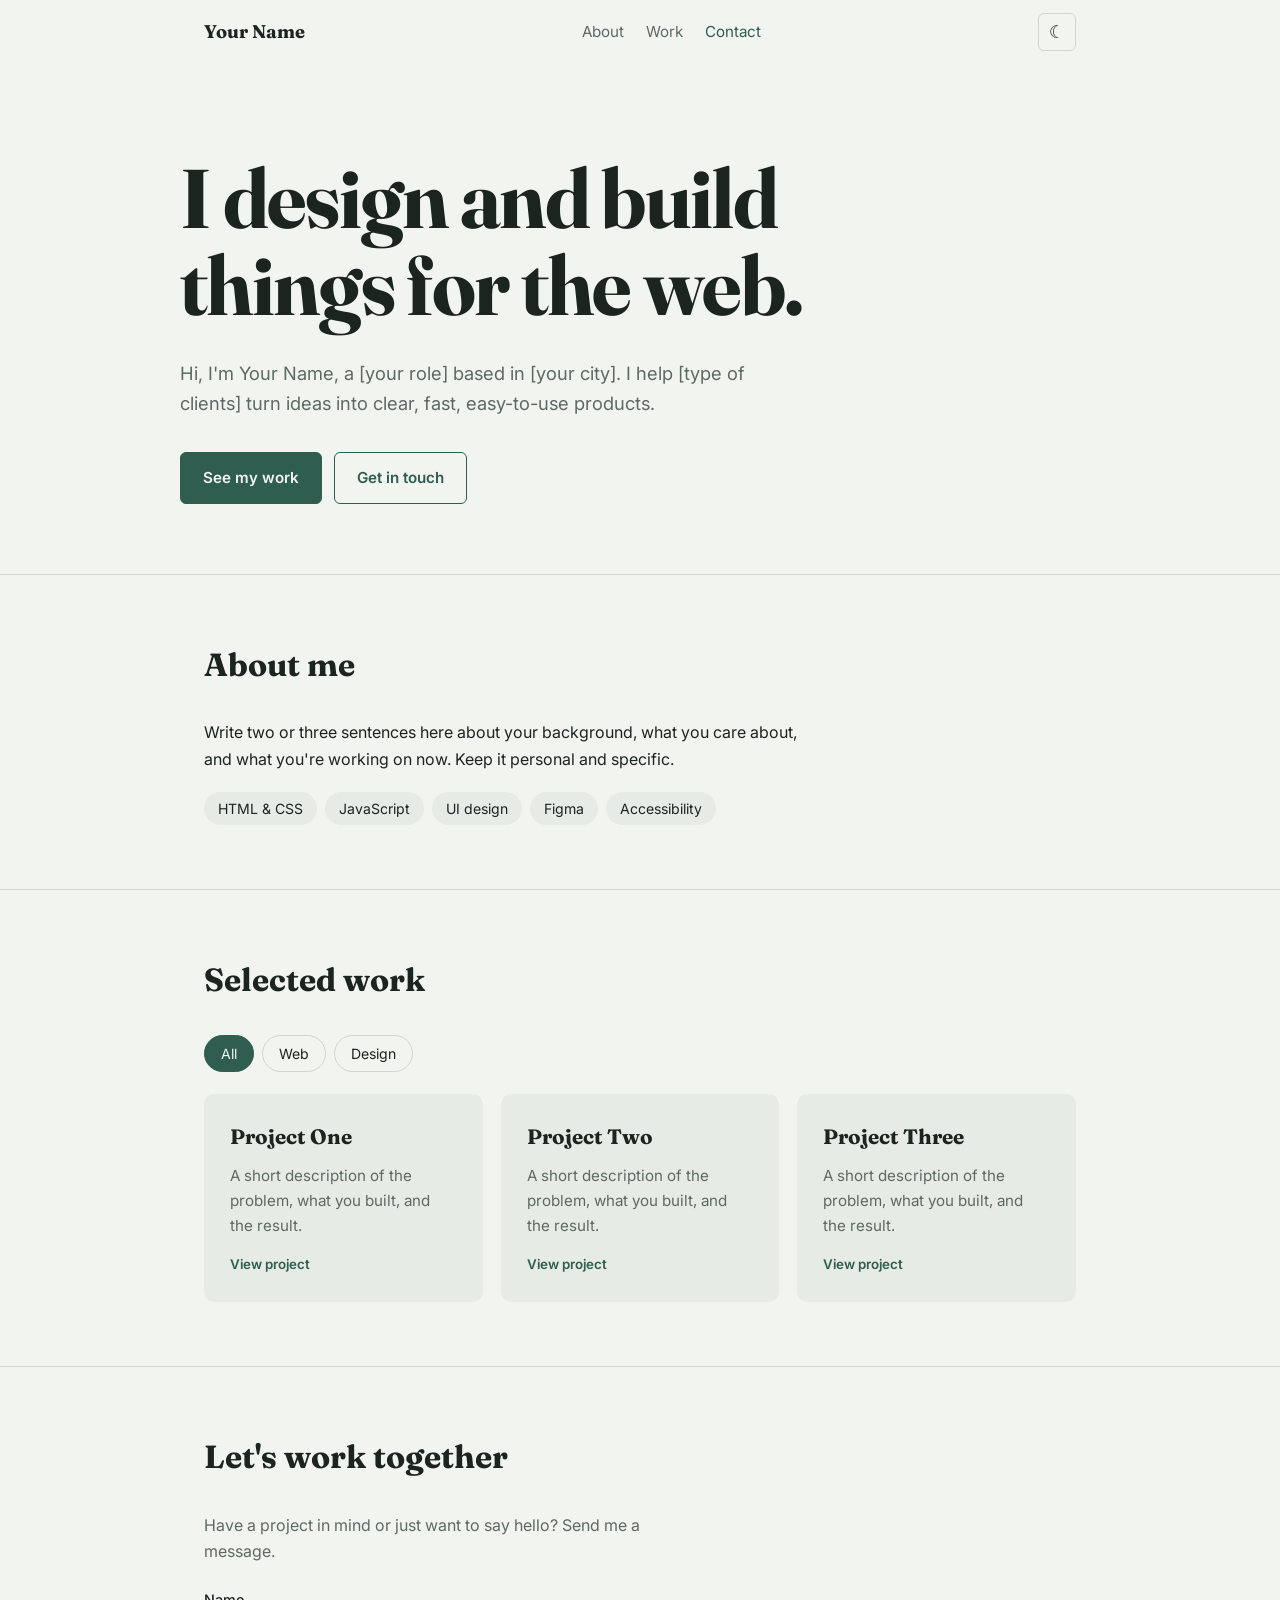
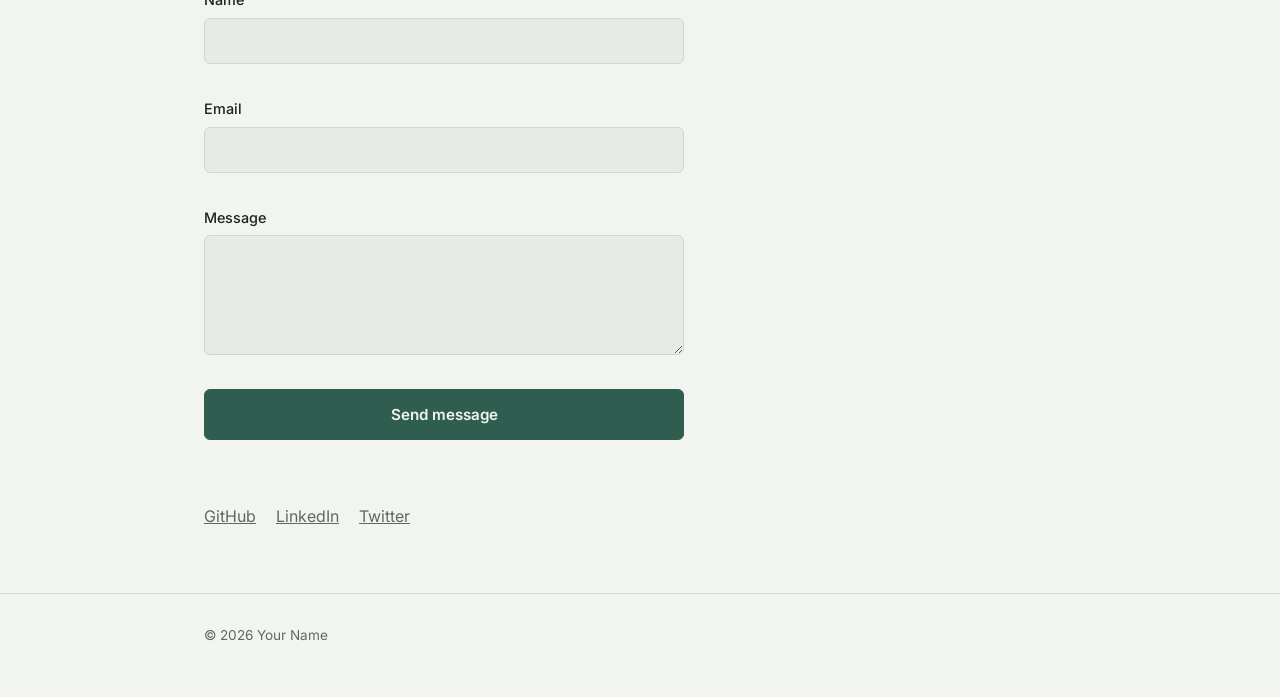
==== index.html @ ba8426f3 "Add files via upload" ====
<!DOCTYPE html>
<html lang="en">
<head>
<meta charset="UTF-8">
<meta name="viewport" content="width=device-width, initial-scale=1">
<title>Your Name – Portfolio</title>
<meta name="description" content="Portfolio of Your Name, a [your role] based in [your city].">
<link rel="preconnect" href="https://fonts.googleapis.com">
<link rel="preconnect" href="https://fonts.gstatic.com" crossorigin>
<link href="https://fonts.googleapis.com/css2?family=Fraunces:opsz,wght@9..144,400;9..144,700&family=Inter:wght@400;500;600&display=swap" rel="stylesheet">
<link rel="stylesheet" href="style.css">
</head>
<body>

<header class="site-header">
  <div class="wrap">
    <a class="logo" href="#top">Your Name</a>
    <nav class="nav" id="nav" aria-label="Main">
      <a href="#about">About</a>
      <a href="#work">Work</a>
      <a href="#contact">Contact</a>
    </nav>
    <div class="header-actions" style="display:flex;gap:8px">
      <button class="icon-btn" id="theme-toggle" aria-label="Switch theme">☾</button>
      <button class="icon-btn menu-btn" id="menu-toggle" aria-label="Menu" aria-expanded="false" aria-controls="nav">☰</button>
    </div>
  </div>
</header>

<main id="top">
  <div class="wrap hero">
    <h1>I design and build things for the web.</h1>
    <p>Hi, I'm Your Name, a [your role] based in [your city]. I help [type of clients] turn ideas into clear, fast, easy-to-use products.</p>
    <div class="btns">
      <a class="btn primary" href="#work">See my work</a>
      <a class="btn" href="#contact">Get in touch</a>
    </div>
  </div>

  <section id="about" class="about reveal">
    <div class="wrap">
      <h2>About me</h2>
      <p>Write two or three sentences here about your background, what you care about, and what you're working on now. Keep it personal and specific.</p>
      <div class="skills">
        <span>HTML &amp; CSS</span>
        <span>JavaScript</span>
        <span>UI design</span>
        <span>Figma</span>
        <span>Accessibility</span>
      </div>
    </div>
  </section>

  <section id="work" class="reveal">
    <div class="wrap">
      <h2>Selected work</h2>
      <div class="filters" role="group" aria-label="Filter projects">
        <button class="filter active" data-filter="all">All</button>
        <button class="filter" data-filter="web">Web</button>
        <button class="filter" data-filter="design">Design</button>
      </div>
      <div class="projects">
        <a class="project" href="#" data-category="web">
          <h3>Project One</h3>
          <p>A short description of the problem, what you built, and the result.</p>
          <small>View project</small>
        </a>
        <a class="project" href="#" data-category="design">
          <h3>Project Two</h3>
          <p>A short description of the problem, what you built, and the result.</p>
          <small>View project</small>
        </a>
        <a class="project" href="#" data-category="web">
          <h3>Project Three</h3>
          <p>A short description of the problem, what you built, and the result.</p>
          <small>View project</small>
        </a>
      </div>
    </div>
  </section>

  <section id="contact" class="contact reveal">
    <div class="wrap">
      <h2>Let's work together</h2>
      <p>Have a project in mind or just want to say hello? Send me a message.</p>
      <form id="contact-form" novalidate>
        <label>Name
          <input type="text" name="name" autocomplete="name">
          <span class="error"></span>
        </label>
        <label>Email
          <input type="email" name="email" autocomplete="email">
          <span class="error"></span>
        </label>
        <label>Message
          <textarea name="message"></textarea>
          <span class="error"></span>
        </label>
        <button class="btn primary" type="submit">Send message</button>
        <p class="status" id="form-status" role="status"></p>
      </form>
      <div class="links">
        <a href="#">GitHub</a>
        <a href="#">LinkedIn</a>
        <a href="#">Twitter</a>
      </div>
    </div>
  </section>
</main>

<footer>
  <div class="wrap">© <span id="year">2026</span> Your Name</div>
</footer>

<script src="script.js"></script>
</body>
</html>
---- style.css ----
/* ---------- Colors ---------- */
:root {
  --bg: #f2f4f0;
  --ink: #1c2420;
  --muted: #5d6a62;
  --line: #cfd6cf;
  --accent: #2f5d50;
  --surface: #e6ebe5;
}
:root[data-theme="dark"] {
  --bg: #151b18;
  --ink: #e8ede9;
  --muted: #9aa8a0;
  --line: #2e3a34;
  --accent: #8fc5b0;
  --surface: #1d2622;
}

/* ---------- Base ---------- */
* { box-sizing: border-box; margin: 0; padding: 0; }
html { scroll-behavior: smooth; scroll-padding-top: 70px; }
body {
  font-family: "Inter", system-ui, sans-serif;
  background: var(--bg);
  color: var(--ink);
  line-height: 1.65;
  transition: background .3s, color .3s;
}
a { color: inherit; }
button { font: inherit; color: inherit; cursor: pointer; }
:focus-visible { outline: 2px solid var(--accent); outline-offset: 3px; }
.wrap { max-width: 920px; margin: 0 auto; padding: 0 24px; }

/* ---------- Header ---------- */
.site-header {
  position: sticky; top: 0; z-index: 10;
  background: var(--bg);
  border-bottom: 1px solid transparent;
  transition: border-color .2s;
}
.site-header.scrolled { border-color: var(--line); }
.site-header .wrap {
  display: flex; justify-content: space-between; align-items: center;
  height: 64px;
}
.logo { font-family: "Fraunces", serif; font-weight: 700; text-decoration: none; font-size: 1.15rem; }
.nav { display: flex; align-items: center; gap: 22px; }
.nav a { text-decoration: none; color: var(--muted); font-size: .95rem; }
.nav a:hover, .nav a.active { color: var(--accent); }
.icon-btn {
  background: none; border: 1px solid var(--line); border-radius: 6px;
  width: 38px; height: 38px; display: grid; place-items: center; font-size: 1.1rem;
}
.menu-btn { display: none; }

/* ---------- Hero ---------- */
.hero { padding: 90px 0 70px; }
.hero h1 {
  font-family: "Fraunces", serif; font-weight: 700;
  font-size: clamp(2.6rem, 8vw, 5.2rem);
  line-height: 1.05; letter-spacing: -0.02em; max-width: 14ch;
}
.hero p { margin-top: 28px; max-width: 52ch; color: var(--muted); font-size: 1.15rem; }
.btns { margin-top: 34px; display: flex; gap: 12px; flex-wrap: wrap; }
.btn {
  display: inline-block; padding: 12px 22px; border-radius: 6px;
  text-decoration: none; font-weight: 600; font-size: .95rem;
  border: 1.5px solid var(--accent); background: none; color: var(--accent);
}
.btn.primary { background: var(--accent); color: var(--bg); }

/* ---------- Sections ---------- */
section { padding: 64px 0; border-top: 1px solid var(--line); }
h2 { font-family: "Fraunces", serif; font-size: 2rem; margin-bottom: 28px; }
.about p { max-width: 62ch; }
.skills { display: flex; flex-wrap: wrap; gap: 8px; margin-top: 20px; }
.skills span { background: var(--surface); padding: 5px 14px; border-radius: 999px; font-size: .88rem; }

/* ---------- Projects ---------- */
.filters { display: flex; gap: 8px; flex-wrap: wrap; margin-bottom: 22px; }
.filter {
  background: none; border: 1px solid var(--line); border-radius: 999px;
  padding: 6px 16px; font-size: .88rem;
}
.filter.active { background: var(--accent); border-color: var(--accent); color: var(--bg); }
.projects { display: grid; gap: 18px; grid-template-columns: repeat(auto-fit, minmax(260px, 1fr)); }
.project {
  background: var(--surface); border-radius: 10px; padding: 26px;
  text-decoration: none; display: block; transition: transform .2s;
}
.project:hover { transform: translateY(-3px); }
.project.hidden { display: none; }
.project h3 { font-family: "Fraunces", serif; font-size: 1.3rem; margin-bottom: 8px; }
.project p { color: var(--muted); font-size: .95rem; }
.project small { display: block; margin-top: 16px; color: var(--accent); font-weight: 600; }

/* ---------- Contact ---------- */
.contact > .wrap > p { max-width: 50ch; color: var(--muted); margin-bottom: 24px; }
form { display: grid; gap: 14px; max-width: 480px; }
label { display: grid; gap: 6px; font-size: .9rem; font-weight: 500; }
input, textarea {
  font: inherit; color: var(--ink); background: var(--surface);
  border: 1px solid var(--line); border-radius: 6px; padding: 10px 12px;
}
textarea { min-height: 120px; resize: vertical; }
.error { color: #c0392b; font-size: .82rem; min-height: 1em; }
:root[data-theme="dark"] .error { color: #ff8a7a; }
.status { font-size: .95rem; color: var(--accent); min-height: 1.4em; }
.links { margin-top: 28px; display: flex; gap: 20px; flex-wrap: wrap; }
.links a { color: var(--muted); }
.links a:hover { color: var(--accent); }

footer { padding: 30px 0 50px; color: var(--muted); font-size: .85rem; border-top: 1px solid var(--line); }

/* ---------- Reveal on scroll ---------- */
.reveal { opacity: 0; transform: translateY(14px); transition: opacity .5s, transform .5s; }
.reveal.in { opacity: 1; transform: none; }

/* ---------- Mobile ---------- */
@media (max-width: 640px) {
  .menu-btn { display: grid; }
  .nav {
    position: absolute; top: 64px; left: 0; right: 0;
    flex-direction: column; align-items: flex-start; gap: 0;
    background: var(--bg); border-bottom: 1px solid var(--line);
    padding: 8px 24px 16px; display: none;
  }
  .nav.open { display: flex; }
  .nav a { padding: 10px 0; }
  .site-header .wrap { gap: 10px; }
  .header-actions { display: flex; gap: 8px; }
}

@media (prefers-reduced-motion: reduce) {
  html { scroll-behavior: auto; }
  * { transition: none !important; }
  .reveal { opacity: 1; transform: none; }
}
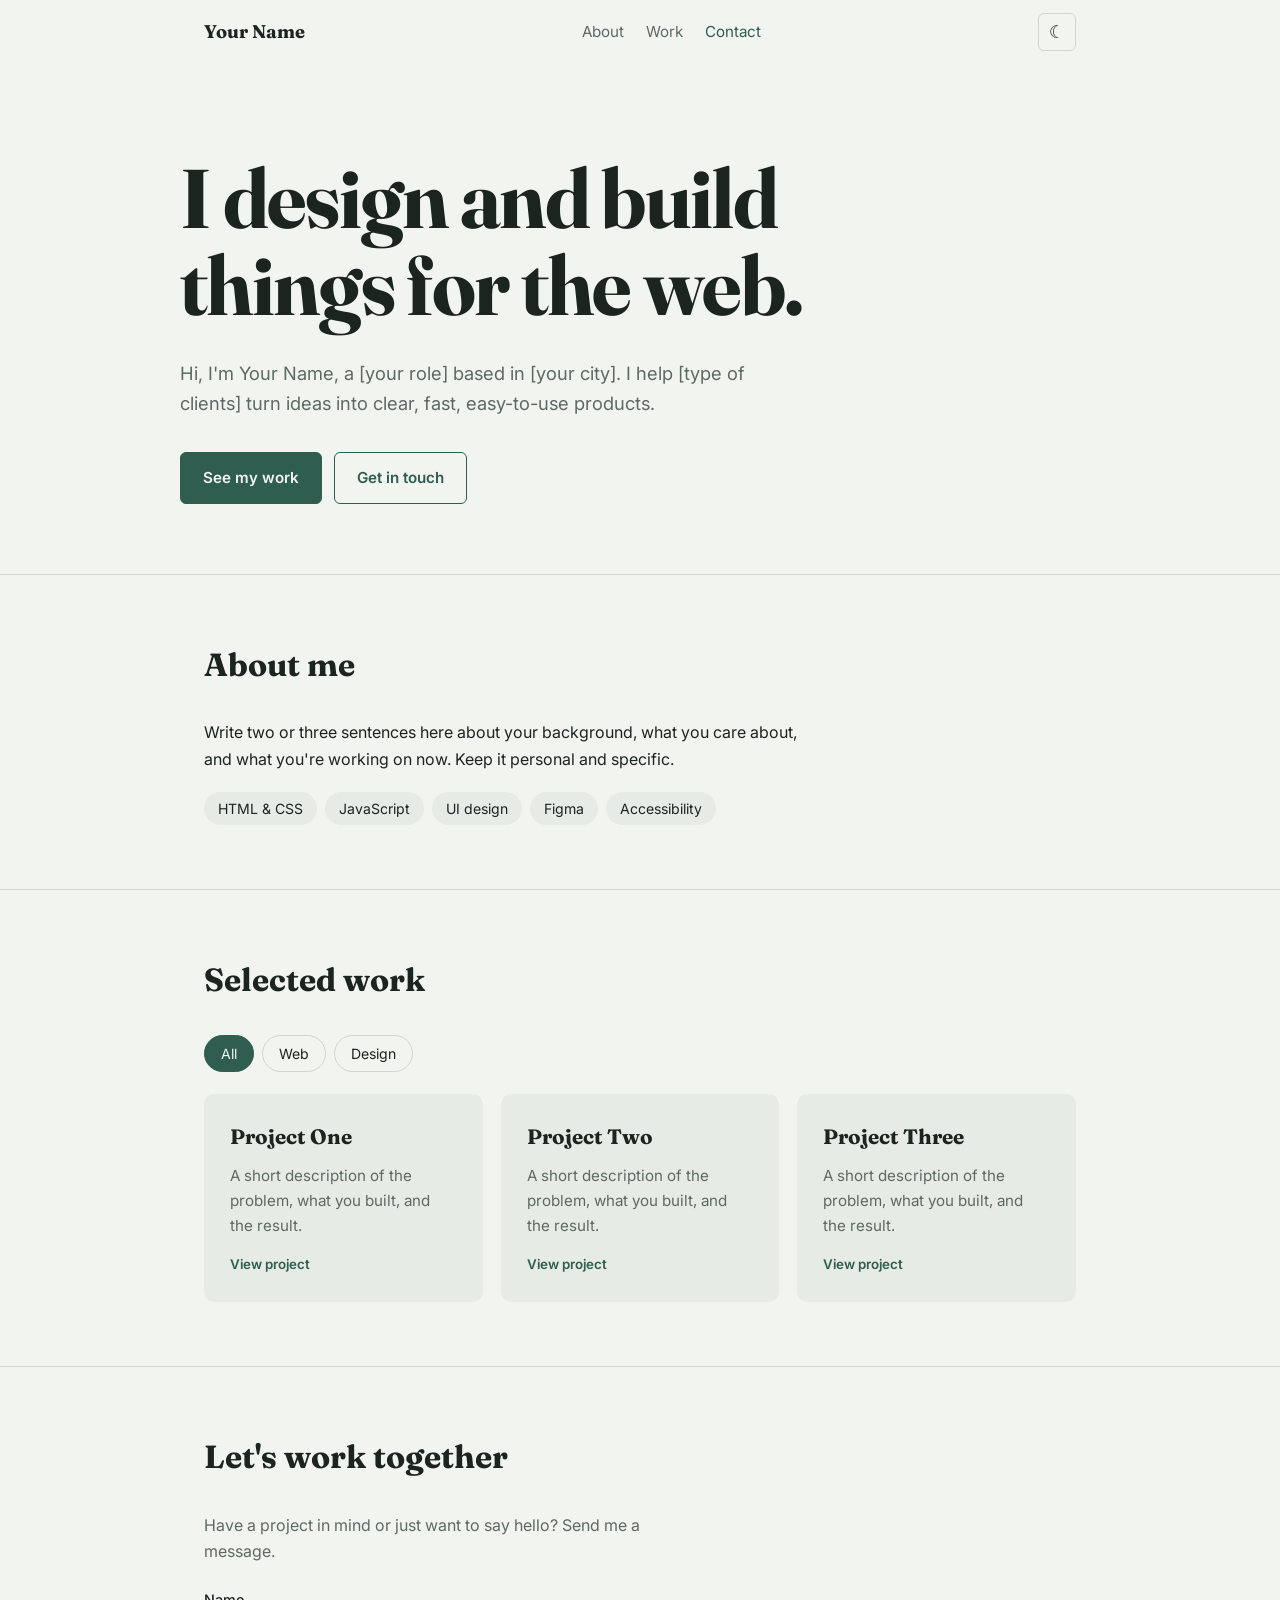
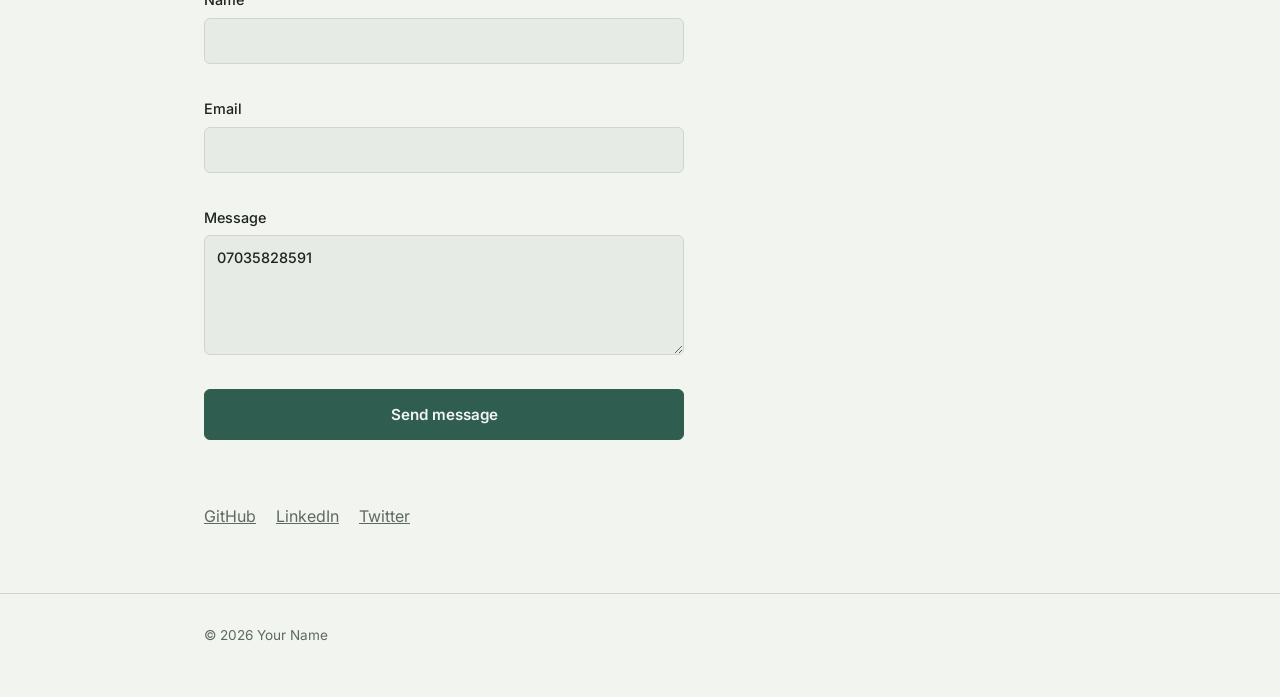
==== commit 7d043859: "Change portfolio title and update form fields Updated the title and modified email and message field" ====
--- a/index.html
+++ b/index.html
@@ -3,7 +3,7 @@
 <head>
 <meta charset="UTF-8">
 <meta name="viewport" content="width=device-width, initial-scale=1">
-<title>Your Name – Portfolio</title>
+<title>Ghali – Portfolio</title>
 <meta name="description" content="Portfolio of Your Name, a [your role] based in [your city].">
 <link rel="preconnect" href="https://fonts.googleapis.com">
 <link rel="preconnect" href="https://fonts.gstatic.com" crossorigin>
@@ -89,11 +89,11 @@
           <span class="error"></span>
         </label>
         <label>Email
-          <input type="email" name="email" autocomplete="email">
+          <input type="email" name="auwalghali324@gmail.com" autocomplete="email">
           <span class="error"></span>
         </label>
         <label>Message
-          <textarea name="message"></textarea>
+          <textarea name="message">07035828591</textarea>
           <span class="error"></span>
         </label>
         <button class="btn primary" type="submit">Send message</button>
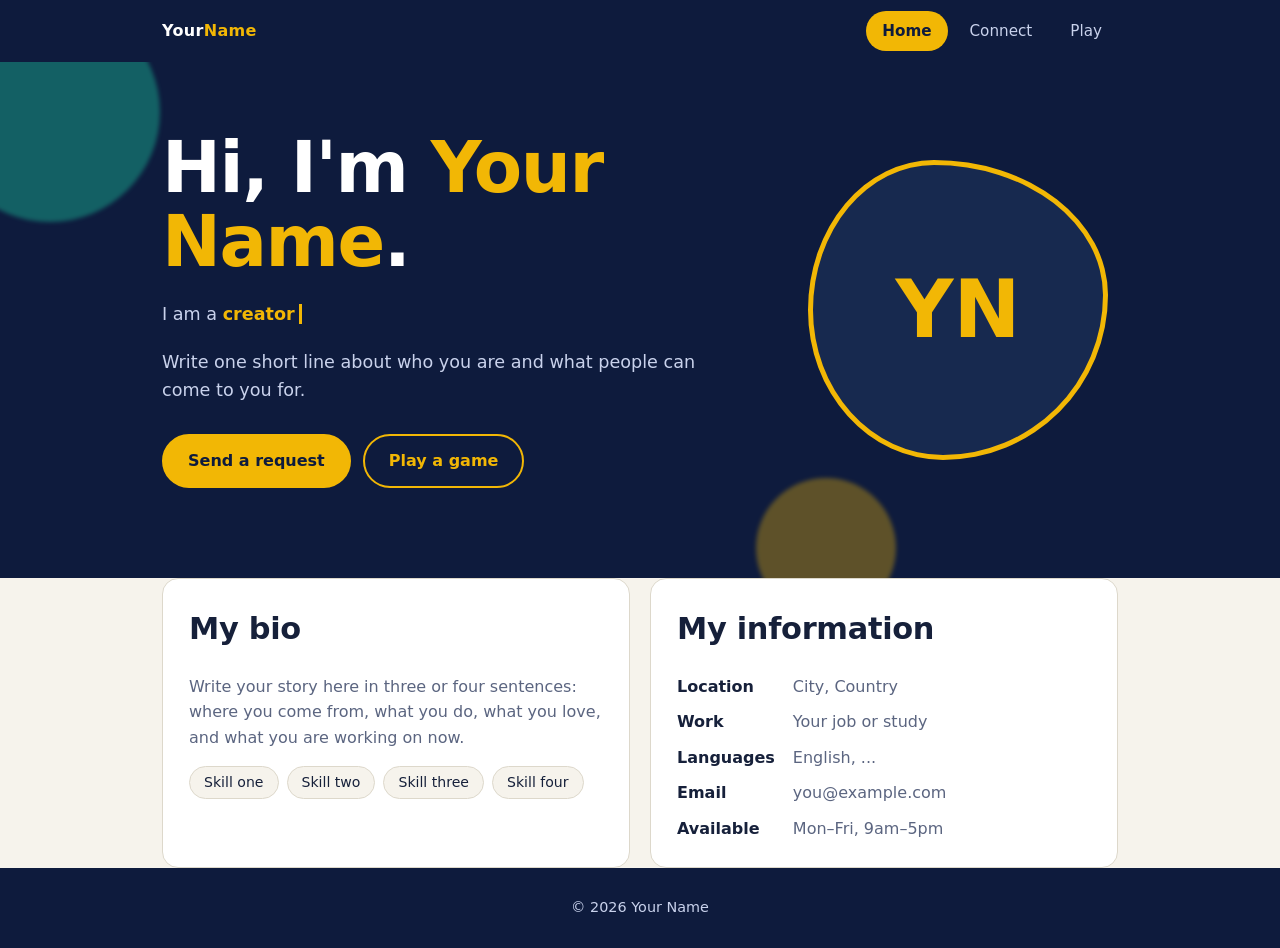
==== commit df7a2926: "Add files via upload" ====
--- a/index.html
+++ b/index.html
@@ -3,115 +3,65 @@
 <head>
 <meta charset="UTF-8">
 <meta name="viewport" content="width=device-width, initial-scale=1">
-<title>Ghali – Portfolio</title>
-<meta name="description" content="Portfolio of Your Name, a [your role] based in [your city].">
-<link rel="preconnect" href="https://fonts.googleapis.com">
-<link rel="preconnect" href="https://fonts.gstatic.com" crossorigin>
-<link href="https://fonts.googleapis.com/css2?family=Fraunces:opsz,wght@9..144,400;9..144,700&family=Inter:wght@400;500;600&display=swap" rel="stylesheet">
+<title>Your Name – Profile</title>
+<meta name="description" content="Profile of Your Name.">
 <link rel="stylesheet" href="style.css">
 </head>
 <body>
-
 <header class="site-header">
   <div class="wrap">
-    <a class="logo" href="#top">Your Name</a>
+    <a class="logo" href="index.html">Your<span>Name</span></a>
     <nav class="nav" id="nav" aria-label="Main">
-      <a href="#about">About</a>
-      <a href="#work">Work</a>
-      <a href="#contact">Contact</a>
+      <a href="index.html" aria-current="page">Home</a>
+      <a href="connect.html">Connect</a>
+      <a href="play.html">Play</a>
     </nav>
-    <div class="header-actions" style="display:flex;gap:8px">
-      <button class="icon-btn" id="theme-toggle" aria-label="Switch theme">☾</button>
-      <button class="icon-btn menu-btn" id="menu-toggle" aria-label="Menu" aria-expanded="false" aria-controls="nav">☰</button>
-    </div>
+    <button class="menu-btn" id="menu-btn" aria-label="Menu" aria-expanded="false" aria-controls="nav">☰</button>
   </div>
 </header>
 
-<main id="top">
-  <div class="wrap hero">
-    <h1>I design and build things for the web.</h1>
-    <p>Hi, I'm Your Name, a [your role] based in [your city]. I help [type of clients] turn ideas into clear, fast, easy-to-use products.</p>
-    <div class="btns">
-      <a class="btn primary" href="#work">See my work</a>
-      <a class="btn" href="#contact">Get in touch</a>
+<div class="hero">
+  <div class="orb a"></div><div class="orb b"></div>
+  <div class="wrap">
+    <div>
+      <h1>Hi, I'm <em>Your Name</em>.</h1>
+      <p>I am a <span class="typed" id="typed" data-words='["creator","teacher","developer","storyteller"]'></span></p>
+      <p>Write one short line about who you are and what people can come to you for.</p>
+      <div class="btns">
+        <a class="btn solid" href="connect.html">Send a request</a>
+        <a class="btn" href="play.html">Play a game</a>
+      </div>
+    </div>
+    <!-- Put your picture in this folder and name it photo.jpg -->
+    <div class="photo">
+      <img src="photo.jpg" alt="Photo of Your Name" onerror="this.replaceWith(Object.assign(document.createElement('div'),{className:'avatar-fallback',textContent:'YN'}))">
     </div>
   </div>
+</div>
 
-  <section id="about" class="about reveal">
-    <div class="wrap">
-      <h2>About me</h2>
-      <p>Write two or three sentences here about your background, what you care about, and what you're working on now. Keep it personal and specific.</p>
-      <div class="skills">
-        <span>HTML &amp; CSS</span>
-        <span>JavaScript</span>
-        <span>UI design</span>
-        <span>Figma</span>
-        <span>Accessibility</span>
+<main>
+  <section class="wrap">
+    <div class="grid">
+      <div class="card reveal">
+        <h2>My bio</h2>
+        <p>Write your story here in three or four sentences: where you come from, what you do, what you love, and what you are working on now.</p>
+        <div class="tags"><span>Skill one</span><span>Skill two</span><span>Skill three</span><span>Skill four</span></div>
       </div>
-    </div>
-  </section>
-
-  <section id="work" class="reveal">
-    <div class="wrap">
-      <h2>Selected work</h2>
-      <div class="filters" role="group" aria-label="Filter projects">
-        <button class="filter active" data-filter="all">All</button>
-        <button class="filter" data-filter="web">Web</button>
-        <button class="filter" data-filter="design">Design</button>
-      </div>
-      <div class="projects">
-        <a class="project" href="#" data-category="web">
-          <h3>Project One</h3>
-          <p>A short description of the problem, what you built, and the result.</p>
-          <small>View project</small>
-        </a>
-        <a class="project" href="#" data-category="design">
-          <h3>Project Two</h3>
-          <p>A short description of the problem, what you built, and the result.</p>
-          <small>View project</small>
-        </a>
-        <a class="project" href="#" data-category="web">
-          <h3>Project Three</h3>
-          <p>A short description of the problem, what you built, and the result.</p>
-          <small>View project</small>
-        </a>
-      </div>
-    </div>
-  </section>
-
-  <section id="contact" class="contact reveal">
-    <div class="wrap">
-      <h2>Let's work together</h2>
-      <p>Have a project in mind or just want to say hello? Send me a message.</p>
-      <form id="contact-form" novalidate>
-        <label>Name
-          <input type="text" name="name" autocomplete="name">
-          <span class="error"></span>
-        </label>
-        <label>Email
-          <input type="email" name="auwalghali324@gmail.com" autocomplete="email">
-          <span class="error"></span>
-        </label>
-        <label>Message
-          <textarea name="message">07035828591</textarea>
-          <span class="error"></span>
-        </label>
-        <button class="btn primary" type="submit">Send message</button>
-        <p class="status" id="form-status" role="status"></p>
-      </form>
-      <div class="links">
-        <a href="#">GitHub</a>
-        <a href="#">LinkedIn</a>
-        <a href="#">Twitter</a>
+      <div class="card reveal">
+        <h2>My information</h2>
+        <dl>
+          <dt>Location</dt><dd>City, Country</dd>
+          <dt>Work</dt><dd>Your job or study</dd>
+          <dt>Languages</dt><dd>English, ...</dd>
+          <dt>Email</dt><dd>you@example.com</dd>
+          <dt>Available</dt><dd>Mon–Fri, 9am–5pm</dd>
+        </dl>
       </div>
     </div>
   </section>
 </main>
 
-<footer>
-  <div class="wrap">© <span id="year">2026</span> Your Name</div>
-</footer>
-
+<footer><div class="wrap">© <span id="year">2026</span> Your Name</div></footer>
 <script src="script.js"></script>
 </body>
 </html>
--- a/style.css
+++ b/style.css
@@ -1,138 +1,125 @@
-/* ---------- Colors ---------- */
 :root {
-  --bg: #f2f4f0;
-  --ink: #1c2420;
-  --muted: #5d6a62;
-  --line: #cfd6cf;
-  --accent: #2f5d50;
-  --surface: #e6ebe5;
+  --navy: #0e1b3d;
+  --navy-2: #17294f;
+  --paper: #f6f3ec;
+  --card: #ffffff;
+  --ink: #16203a;
+  --muted: #5b6580;
+  --sun: #f2b705;
+  --teal: #19a58b;
+  --line: #ddd8cb;
+  --wa: #1fa855;
+  font-family: system-ui, -apple-system, "Segoe UI", Roboto, sans-serif;
 }
-:root[data-theme="dark"] {
-  --bg: #151b18;
-  --ink: #e8ede9;
-  --muted: #9aa8a0;
-  --line: #2e3a34;
-  --accent: #8fc5b0;
-  --surface: #1d2622;
-}
+* { box-sizing: border-box; margin: 0; padding: 0; }
+html { scroll-behavior: smooth; }
+body { background: var(--paper); color: var(--ink); line-height: 1.6; min-height: 100vh; animation: pagein .5s ease; }
+@keyframes pagein { from { opacity: 0; transform: translateY(8px); } to { opacity: 1; transform: none; } }
+a { color: inherit; }
+button { font: inherit; cursor: pointer; }
+:focus-visible { outline: 3px solid var(--sun); outline-offset: 2px; }
+.wrap { max-width: 1000px; margin: 0 auto; padding: 0 22px; }
 
-/* ---------- Base ---------- */
-* { box-sizing: border-box; margin: 0; padding: 0; }
-html { scroll-behavior: smooth; scroll-padding-top: 70px; }
-body {
-  font-family: "Inter", system-ui, sans-serif;
-  background: var(--bg);
-  color: var(--ink);
-  line-height: 1.65;
-  transition: background .3s, color .3s;
-}
-a { color: inherit; }
-button { font: inherit; color: inherit; cursor: pointer; }
-:focus-visible { outline: 2px solid var(--accent); outline-offset: 3px; }
-.wrap { max-width: 920px; margin: 0 auto; padding: 0 24px; }
+/* Header */
+.site-header { background: var(--navy); color: #fff; position: sticky; top: 0; z-index: 20; }
+.site-header .wrap { display: flex; align-items: center; justify-content: space-between; height: 62px; }
+.logo { font-weight: 800; text-decoration: none; letter-spacing: .02em; }
+.logo span { color: var(--sun); }
+.nav { display: flex; gap: 6px; }
+.nav a { text-decoration: none; padding: 8px 16px; border-radius: 999px; font-size: .95rem; color: #c9d2ec; }
+.nav a:hover { color: #fff; }
+.nav a[aria-current="page"] { background: var(--sun); color: var(--navy); font-weight: 700; }
+.menu-btn { display: none; background: none; border: 1px solid #3a4b78; color: #fff; border-radius: 8px; width: 40px; height: 40px; font-size: 1.2rem; }
 
-/* ---------- Header ---------- */
-.site-header {
-  position: sticky; top: 0; z-index: 10;
-  background: var(--bg);
-  border-bottom: 1px solid transparent;
-  transition: border-color .2s;
-}
-.site-header.scrolled { border-color: var(--line); }
-.site-header .wrap {
-  display: flex; justify-content: space-between; align-items: center;
-  height: 64px;
-}
-.logo { font-family: "Fraunces", serif; font-weight: 700; text-decoration: none; font-size: 1.15rem; }
-.nav { display: flex; align-items: center; gap: 22px; }
-.nav a { text-decoration: none; color: var(--muted); font-size: .95rem; }
-.nav a:hover, .nav a.active { color: var(--accent); }
-.icon-btn {
-  background: none; border: 1px solid var(--line); border-radius: 6px;
-  width: 38px; height: 38px; display: grid; place-items: center; font-size: 1.1rem;
-}
-.menu-btn { display: none; }
+/* Hero */
+.hero { background: var(--navy); color: #fff; position: relative; overflow: hidden; padding: 70px 0 90px; }
+.hero .wrap { display: grid; grid-template-columns: 1fr 320px; gap: 40px; align-items: center; position: relative; z-index: 1; }
+.hero h1 { font-size: clamp(2.4rem, 7vw, 4.4rem); line-height: 1.05; letter-spacing: -.02em; }
+.hero h1 em { font-style: normal; color: var(--sun); }
+.hero p { margin-top: 20px; color: #c9d2ec; font-size: 1.1rem; max-width: 48ch; }
+.typed { color: var(--sun); font-weight: 700; border-right: 3px solid var(--sun); padding-right: 4px; animation: blink 1s step-end infinite; }
+@keyframes blink { 50% { border-color: transparent; } }
+.btns { margin-top: 30px; display: flex; gap: 12px; flex-wrap: wrap; }
+.btn { display: inline-block; padding: 12px 24px; border-radius: 999px; text-decoration: none; font-weight: 700; border: 2px solid var(--sun); background: none; color: var(--sun); transition: transform .2s; }
+.btn:hover { transform: translateY(-2px); }
+.btn.solid { background: var(--sun); color: var(--navy); }
+.btn.dark { border-color: var(--navy); color: var(--navy); }
+.btn.dark.solid { background: var(--navy); color: #fff; }
+.photo { width: 300px; height: 300px; border-radius: 42% 58% 55% 45% / 50% 45% 55% 50%; overflow: hidden; border: 5px solid var(--sun); animation: morph 9s ease-in-out infinite; background: var(--navy-2); justify-self: center; }
+.photo img, .avatar-fallback { width: 100%; height: 100%; object-fit: cover; display: grid; place-items: center; font-size: 5rem; font-weight: 800; color: var(--sun); }
+@keyframes morph { 50% { border-radius: 58% 42% 45% 55% / 45% 55% 45% 55%; } }
+.orb { position: absolute; border-radius: 50%; filter: blur(2px); opacity: .5; animation: float 8s ease-in-out infinite; }
+.orb.a { width: 220px; height: 220px; background: var(--teal); top: -60px; left: -60px; }
+.orb.b { width: 140px; height: 140px; background: var(--sun); bottom: -40px; right: 30%; animation-delay: -3s; opacity: .35; }
+@keyframes float { 50% { transform: translate(24px, -28px) scale(1.08); } }
 
-/* ---------- Hero ---------- */
-.hero { padding: 90px 0 70px; }
-.hero h1 {
-  font-family: "Fraunces", serif; font-weight: 700;
-  font-size: clamp(2.6rem, 8vw, 5.2rem);
-  line-height: 1.05; letter-spacing: -0.02em; max-width: 14ch;
-}
-.hero p { margin-top: 28px; max-width: 52ch; color: var(--muted); font-size: 1.15rem; }
-.btns { margin-top: 34px; display: flex; gap: 12px; flex-wrap: wrap; }
-.btn {
-  display: inline-block; padding: 12px 22px; border-radius: 6px;
-  text-decoration: none; font-weight: 600; font-size: .95rem;
-  border: 1.5px solid var(--accent); background: none; color: var(--accent);
-}
-.btn.primary { background: var(--accent); color: var(--bg); }
+/* Content */
+section { padding: 60px 0; }
+h2 { font-size: 1.9rem; margin-bottom: 20px; letter-spacing: -.01em; }
+.grid { display: grid; gap: 20px; grid-template-columns: repeat(auto-fit, minmax(270px, 1fr)); }
+.card { background: var(--card); border: 1px solid var(--line); border-radius: 16px; padding: 26px; }
+.card h3 { margin-bottom: 10px; }
+.card p { color: var(--muted); }
+dl { display: grid; grid-template-columns: auto 1fr; gap: 10px 18px; }
+dt { font-weight: 700; }
+dd { color: var(--muted); }
+.tags { display: flex; flex-wrap: wrap; gap: 8px; margin-top: 16px; }
+.tags span { background: var(--paper); border: 1px solid var(--line); border-radius: 999px; padding: 4px 14px; font-size: .88rem; }
 
-/* ---------- Sections ---------- */
-section { padding: 64px 0; border-top: 1px solid var(--line); }
-h2 { font-family: "Fraunces", serif; font-size: 2rem; margin-bottom: 28px; }
-.about p { max-width: 62ch; }
-.skills { display: flex; flex-wrap: wrap; gap: 8px; margin-top: 20px; }
-.skills span { background: var(--surface); padding: 5px 14px; border-radius: 999px; font-size: .88rem; }
+.page-title { background: var(--navy); color: #fff; padding: 46px 0; }
+.page-title h1 { font-size: clamp(2rem, 6vw, 3rem); }
+.page-title p { color: #c9d2ec; margin-top: 8px; }
 
-/* ---------- Projects ---------- */
-.filters { display: flex; gap: 8px; flex-wrap: wrap; margin-bottom: 22px; }
-.filter {
-  background: none; border: 1px solid var(--line); border-radius: 999px;
-  padding: 6px 16px; font-size: .88rem;
-}
-.filter.active { background: var(--accent); border-color: var(--accent); color: var(--bg); }
-.projects { display: grid; gap: 18px; grid-template-columns: repeat(auto-fit, minmax(260px, 1fr)); }
-.project {
-  background: var(--surface); border-radius: 10px; padding: 26px;
-  text-decoration: none; display: block; transition: transform .2s;
-}
-.project:hover { transform: translateY(-3px); }
-.project.hidden { display: none; }
-.project h3 { font-family: "Fraunces", serif; font-size: 1.3rem; margin-bottom: 8px; }
-.project p { color: var(--muted); font-size: .95rem; }
-.project small { display: block; margin-top: 16px; color: var(--accent); font-weight: 600; }
+/* Forms & links */
+form { display: grid; gap: 14px; }
+label { display: grid; gap: 6px; font-weight: 600; font-size: .92rem; }
+input, textarea { font: inherit; padding: 11px 13px; border: 1px solid var(--line); border-radius: 10px; background: #fff; color: var(--ink); }
+textarea { min-height: 130px; resize: vertical; }
+.error { color: #c0392b; font-size: .82rem; font-weight: 400; min-height: 1em; }
+.status { color: var(--teal); font-weight: 600; min-height: 1.4em; }
+.wa-list { display: grid; gap: 12px; margin-top: 8px; }
+.wa-link { display: flex; align-items: center; gap: 14px; padding: 14px 16px; border-radius: 12px; background: var(--paper); border: 1px solid var(--line); text-decoration: none; transition: transform .2s, border-color .2s; }
+.wa-link:hover { transform: translateX(4px); border-color: var(--wa); }
+.wa-link i { width: 38px; height: 38px; border-radius: 50%; background: var(--wa); color: #fff; display: grid; place-items: center; font-style: normal; font-weight: 800; flex: none; }
+.wa-link b { display: block; }
+.wa-link small { color: var(--muted); }
+h3.sub { margin: 22px 0 4px; }
 
-/* ---------- Contact ---------- */
-.contact > .wrap > p { max-width: 50ch; color: var(--muted); margin-bottom: 24px; }
-form { display: grid; gap: 14px; max-width: 480px; }
-label { display: grid; gap: 6px; font-size: .9rem; font-weight: 500; }
-input, textarea {
-  font: inherit; color: var(--ink); background: var(--surface);
-  border: 1px solid var(--line); border-radius: 6px; padding: 10px 12px;
-}
-textarea { min-height: 120px; resize: vertical; }
-.error { color: #c0392b; font-size: .82rem; min-height: 1em; }
-:root[data-theme="dark"] .error { color: #ff8a7a; }
-.status { font-size: .95rem; color: var(--accent); min-height: 1.4em; }
-.links { margin-top: 28px; display: flex; gap: 20px; flex-wrap: wrap; }
-.links a { color: var(--muted); }
-.links a:hover { color: var(--accent); }
+/* Play page */
+.play { display: grid; gap: 22px; grid-template-columns: 1fr 1fr; align-items: start; }
+.puzzle { display: grid; grid-template-columns: repeat(3, 1fr); gap: 8px; max-width: 320px; margin: 14px auto; }
+.tile { aspect-ratio: 1; border: none; border-radius: 12px; background: var(--navy); color: #fff; font-size: 1.8rem; font-weight: 800; transition: transform .15s, background .2s; }
+.tile:hover { background: var(--navy-2); }
+.tile.blank { background: transparent; pointer-events: none; }
+.tile.ok { background: var(--teal); }
+.game-bar { display: flex; justify-content: space-between; align-items: center; gap: 10px; }
+.chat { display: flex; flex-direction: column; height: 100%; min-height: 380px; }
+.msgs { flex: 1; display: flex; flex-direction: column; gap: 8px; overflow-y: auto; padding: 4px 0 12px; max-height: 300px; }
+.bubble { max-width: 82%; padding: 9px 14px; border-radius: 14px; background: var(--paper); animation: pagein .3s; }
+.bubble.me { align-self: flex-end; background: var(--navy); color: #fff; }
+.chat form { grid-template-columns: 1fr auto; }
 
-footer { padding: 30px 0 50px; color: var(--muted); font-size: .85rem; border-top: 1px solid var(--line); }
+/* Weak network banner + runner overlay */
+.net-banner { position: fixed; bottom: 16px; left: 50%; transform: translateX(-50%); z-index: 50; background: var(--navy); color: #fff; padding: 12px 16px 12px 20px; border-radius: 999px; display: flex; gap: 14px; align-items: center; box-shadow: 0 10px 30px rgba(0,0,0,.3); animation: pagein .4s; max-width: calc(100% - 24px); }
+.net-banner[hidden], .overlay[hidden] { display: none; }
+.net-banner button { background: var(--sun); color: var(--navy); border: none; border-radius: 999px; padding: 8px 16px; font-weight: 700; }
+.overlay { position: fixed; inset: 0; background: rgba(14,27,61,.92); z-index: 60; display: grid; place-items: center; padding: 16px; }
+.overlay-box { background: #fff8e8; border-radius: 18px; padding: 20px; width: min(660px, 100%); text-align: center; }
+.overlay canvas { width: 100%; height: auto; display: block; background: #fff; border-radius: 10px; border: 1px solid var(--line); touch-action: manipulation; margin: 12px 0; }
 
-/* ---------- Reveal on scroll ---------- */
-.reveal { opacity: 0; transform: translateY(14px); transition: opacity .5s, transform .5s; }
+footer { background: var(--navy); color: #c9d2ec; padding: 28px 0; font-size: .9rem; text-align: center; }
+
+.reveal { opacity: 0; transform: translateY(16px); transition: opacity .6s, transform .6s; }
 .reveal.in { opacity: 1; transform: none; }
 
-/* ---------- Mobile ---------- */
-@media (max-width: 640px) {
-  .menu-btn { display: grid; }
-  .nav {
-    position: absolute; top: 64px; left: 0; right: 0;
-    flex-direction: column; align-items: flex-start; gap: 0;
-    background: var(--bg); border-bottom: 1px solid var(--line);
-    padding: 8px 24px 16px; display: none;
-  }
+@media (max-width: 760px) {
+  .hero .wrap, .play { grid-template-columns: 1fr; }
+  .photo { width: 240px; height: 240px; order: -1; }
+  .menu-btn { display: block; }
+  .nav { display: none; position: absolute; top: 62px; left: 0; right: 0; background: var(--navy); flex-direction: column; padding: 10px 22px 18px; }
   .nav.open { display: flex; }
-  .nav a { padding: 10px 0; }
-  .site-header .wrap { gap: 10px; }
-  .header-actions { display: flex; gap: 8px; }
 }
-
 @media (prefers-reduced-motion: reduce) {
-  html { scroll-behavior: auto; }
-  * { transition: none !important; }
+  * { animation: none !important; transition: none !important; }
   .reveal { opacity: 1; transform: none; }
 }
